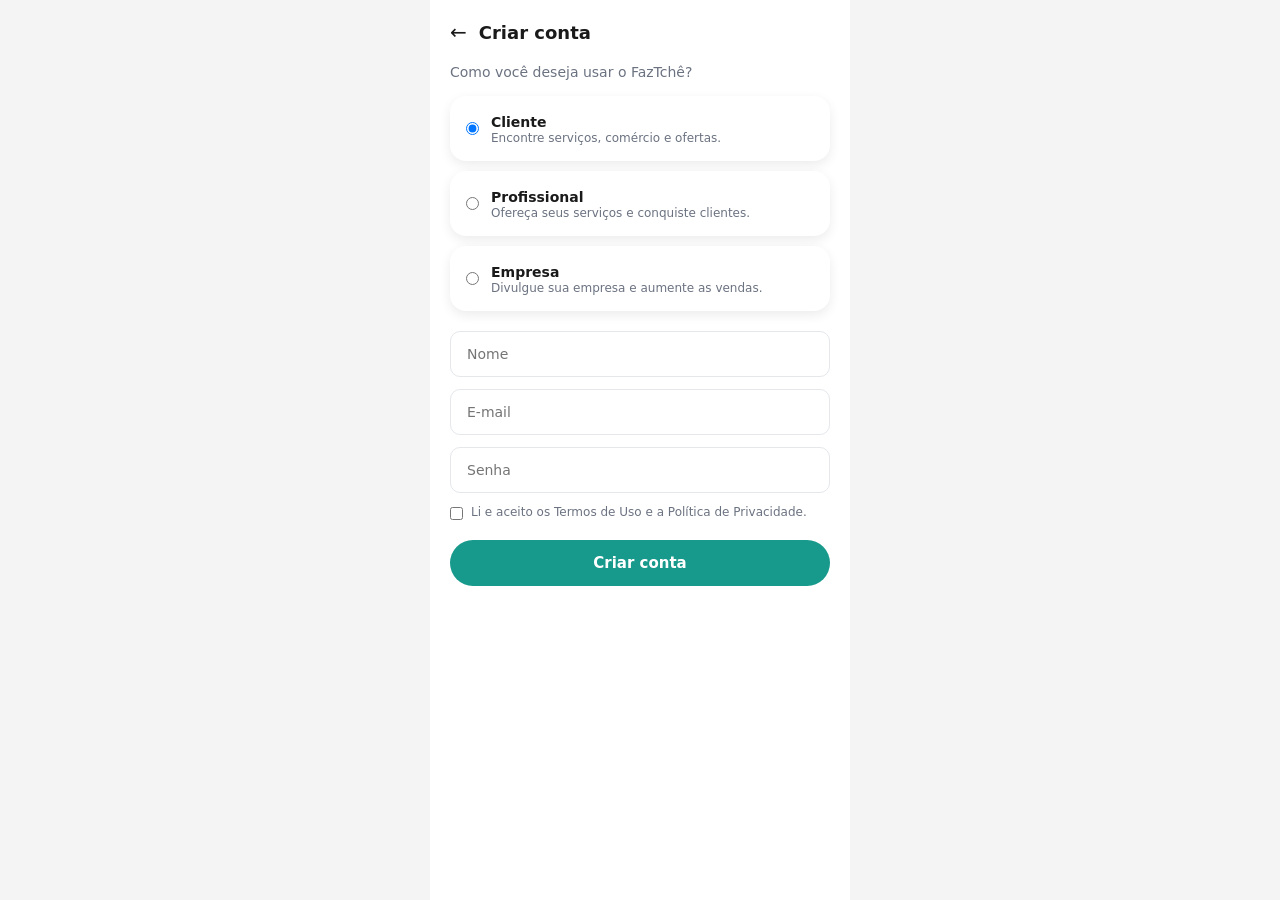
==== criar-conta.html @ b7996332 "Primeira versão do protótipo: boas-vindas e criar conta" ====
<!DOCTYPE html>
<html lang="pt-BR">
<head>
  <meta charset="UTF-8" />
  <meta name="viewport" content="width=device-width, initial-scale=1.0" />
  <title>FazTchê — Criar conta</title>
  <link rel="stylesheet" href="css/styles.css" />
</head>
<body>
  <div class="screen">

    <header style="display: flex; align-items: center; padding: 20px; gap: 12px;">
      <a href="index.html" style="text-decoration: none; color: var(--color-text); font-size: 20px;">←</a>
      <h1 style="font-size: 18px; font-weight: 600;">Criar conta</h1>
    </header>

    <main style="padding: 0 20px 20px; flex: 1;">
      <p style="color: var(--color-text-muted); margin-bottom: 16px; font-size: 14px;">
        Como você deseja usar o FazTchê?
      </p>

      <label class="card" style="display: flex; align-items: center; gap: 12px; margin-bottom: 10px; cursor: pointer;">
        <input type="radio" name="tipo-conta" value="cliente" checked />
        <div>
          <strong style="font-size: 14px;">Cliente</strong>
          <p style="font-size: 12px; color: var(--color-text-muted);">Encontre serviços, comércio e ofertas.</p>
        </div>
      </label>

      <label class="card" style="display: flex; align-items: center; gap: 12px; margin-bottom: 10px; cursor: pointer;">
        <input type="radio" name="tipo-conta" value="profissional" />
        <div>
          <strong style="font-size: 14px;">Profissional</strong>
          <p style="font-size: 12px; color: var(--color-text-muted);">Ofereça seus serviços e conquiste clientes.</p>
        </div>
      </label>

      <label class="card" style="display: flex; align-items: center; gap: 12px; margin-bottom: 20px; cursor: pointer;">
        <input type="radio" name="tipo-conta" value="empresa" />
        <div>
          <strong style="font-size: 14px;">Empresa</strong>
          <p style="font-size: 12px; color: var(--color-text-muted);">Divulgue sua empresa e aumente as vendas.</p>
        </div>
      </label>

      <form>
        <input class="field" type="text" placeholder="Nome" required />
        <input class="field" type="email" placeholder="E-mail" required />
        <input class="field" type="password" placeholder="Senha" required />

        <label style="display: flex; align-items: flex-start; gap: 8px; font-size: 12px; color: var(--color-text-muted); margin-bottom: 20px;">
          <input type="checkbox" required style="margin-top: 2px;" />
          Li e aceito os Termos de Uso e a Política de Privacidade.
        </label>

        <button type="submit" class="btn btn-primary">Criar conta</button>
      </form>
    </main>

  </div>
</body>
</html>
---- css/styles.css ----
/* ===== Reset básico ===== */
* {
  box-sizing: border-box;
  margin: 0;
  padding: 0;
}

/* ===== Fonte (Poppins via Google Fonts — troque se descobrir a fonte exata da marca) ===== */
@import url('https://fonts.googleapis.com/css2?family=Poppins:wght@400;500;600;700&display=swap');

/* ===== Design tokens ===== */
:root {
  --color-bg: #ffffff;
  --color-dark: #0e2a2e;
  --color-dark-2: #123a3d;
  --color-primary: #17998c;
  --color-primary-dark: #0f6e64;
  --color-accent: #f2994a;
  --color-text: #1a1a1a;
  --color-text-muted: #6b7280;
  --color-border: #e5e7eb;

  --radius-pill: 999px;
  --radius-card: 16px;
  --shadow-card: 0 4px 12px rgba(0, 0, 0, 0.08);

  --font-base: 'Poppins', system-ui, sans-serif;
  --max-width: 420px; /* simula a largura de um celular */
}

body {
  font-family: var(--font-base);
  color: var(--color-text);
  background: #f4f4f4;
  display: flex;
  justify-content: center;
}

/* "moldura" de celular centralizada na tela, como no mockup */
.screen {
  width: 100%;
  max-width: var(--max-width);
  min-height: 100vh;
  background: var(--color-bg);
  display: flex;
  flex-direction: column;
  position: relative;
}

/* ===== Botões ===== */
.btn {
  display: inline-flex;
  align-items: center;
  justify-content: center;
  width: 100%;
  padding: 14px 20px;
  border-radius: var(--radius-pill);
  font-family: var(--font-base);
  font-weight: 600;
  font-size: 15px;
  border: none;
  cursor: pointer;
  text-decoration: none;
  transition: opacity 0.2s;
}
.btn:hover { opacity: 0.9; }

.btn-primary {
  background: var(--color-primary);
  color: #ffffff;
}
.btn-dark {
  background: var(--color-dark);
  color: #ffffff;
}
.btn-outline {
  background: transparent;
  color: var(--color-text);
  border: 1.5px solid var(--color-border);
}
.btn-accent {
  background: var(--color-accent);
  color: #ffffff;
}

/* ===== Cards ===== */
.card {
  background: #ffffff;
  border-radius: var(--radius-card);
  box-shadow: var(--shadow-card);
  padding: 16px;
}

/* ===== Campos de formulário ===== */
.field {
  width: 100%;
  padding: 14px 16px;
  border: 1.5px solid var(--color-border);
  border-radius: 10px;
  font-family: var(--font-base);
  font-size: 14px;
  margin-bottom: 12px;
}
.field:focus {
  outline: none;
  border-color: var(--color-primary);
}

/* ===== Barra de navegação inferior ===== */
.bottom-nav {
  position: sticky;
  bottom: 0;
  display: flex;
  justify-content: space-around;
  align-items: center;
  background: #ffffff;
  border-top: 1px solid var(--color-border);
  padding: 10px 0;
}
.bottom-nav a {
  display: flex;
  flex-direction: column;
  align-items: center;
  gap: 4px;
  font-size: 11px;
  color: var(--color-text-muted);
  text-decoration: none;
}
.bottom-nav a.active {
  color: var(--color-accent);
  font-weight: 600;
}
.bottom-nav .fab {
  background: var(--color-accent);
  color: #ffffff;
  width: 44px;
  height: 44px;
  border-radius: 50%;
  display: flex;
  align-items: center;
  justify-content: center;
  font-size: 20px;
  margin-top: -20px;
}
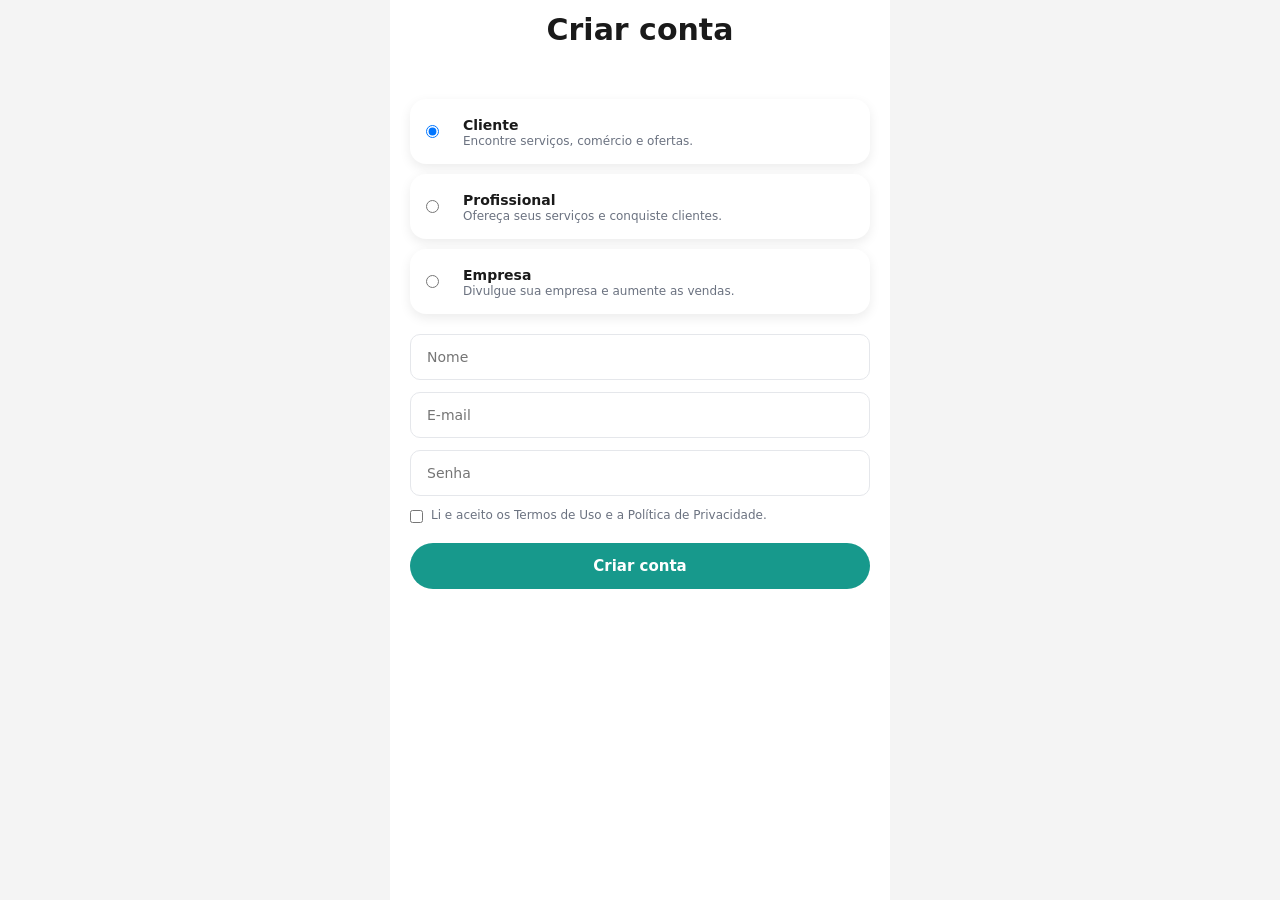
==== commit 3de107d0: "Refactor criar-conta.html structure and styles" ====
--- a/criar-conta.html
+++ b/criar-conta.html
@@ -6,57 +6,90 @@
   <title>FazTchê — Criar conta</title>
   <link rel="stylesheet" href="css/styles.css" />
 </head>
+
 <body>
+
   <div class="screen">
 
-    <header style="display: flex; align-items: center; padding: 20px; gap: 12px;">
-      <a href="index.html" style="text-decoration: none; color: var(--color-text); font-size: 20px;">←</a>
-      <h1 style="font-size: 18px; font-weight: 600;">Criar conta</h1>
+    <header class="account-header">
+      <a href="index.html" class="back-button"><img src="assets/seta.png" alt=""></a>
+      <h1>Criar conta</h1>
     </header>
 
-    <main style="padding: 0 20px 20px; flex: 1;">
-      <p style="color: var(--color-text-muted); margin-bottom: 16px; font-size: 14px;">
-        Como você deseja usar o FazTchê?
-      </p>
+    <main class="account-content">
 
-      <label class="card" style="display: flex; align-items: center; gap: 12px; margin-bottom: 10px; cursor: pointer;">
-        <input type="radio" name="tipo-conta" value="cliente" checked />
+<label class="card account-option">
+  <input type="radio" name="tipo-conta" value="cliente" checked />
+
+    <img src="assets/cliente.png" alt="" class="account-icon">
+
+    <div class="account-text">
+      <strong>Cliente</strong>
+      <p>Encontre serviços, comércio e ofertas.</p>
+    </div>
+  </label>
+
+      <label class="card account-option">
+        <input type="radio" name="tipo-conta" value="profissional" />
+
+          <img src="assets/icon_profissional.png" alt="" class="account-icon">
+
         <div>
-          <strong style="font-size: 14px;">Cliente</strong>
-          <p style="font-size: 12px; color: var(--color-text-muted);">Encontre serviços, comércio e ofertas.</p>
+          <strong>Profissional</strong>
+          <p>Ofereça seus serviços e conquiste clientes.</p>
         </div>
       </label>
 
-      <label class="card" style="display: flex; align-items: center; gap: 12px; margin-bottom: 10px; cursor: pointer;">
-        <input type="radio" name="tipo-conta" value="profissional" />
+      <label class="card account-option">
+        <input type="radio" name="tipo-conta" value="empresa" />
+
+        <img src="assets/empresa.png" alt="" class="account-icon">
+
         <div>
-          <strong style="font-size: 14px;">Profissional</strong>
-          <p style="font-size: 12px; color: var(--color-text-muted);">Ofereça seus serviços e conquiste clientes.</p>
+          <strong>Empresa</strong>
+          <p>Divulgue sua empresa e aumente as vendas.</p>
         </div>
       </label>
 
-      <label class="card" style="display: flex; align-items: center; gap: 12px; margin-bottom: 20px; cursor: pointer;">
-        <input type="radio" name="tipo-conta" value="empresa" />
-        <div>
-          <strong style="font-size: 14px;">Empresa</strong>
-          <p style="font-size: 12px; color: var(--color-text-muted);">Divulgue sua empresa e aumente as vendas.</p>
-        </div>
-      </label>
+      <form class="account-form">
 
-      <form>
-        <input class="field" type="text" placeholder="Nome" required />
-        <input class="field" type="email" placeholder="E-mail" required />
-        <input class="field" type="password" placeholder="Senha" required />
+        <input
+          class="field"
+          type="text"
+          placeholder="Nome"
+          required
+        />
 
-        <label style="display: flex; align-items: flex-start; gap: 8px; font-size: 12px; color: var(--color-text-muted); margin-bottom: 20px;">
-          <input type="checkbox" required style="margin-top: 2px;" />
-          Li e aceito os Termos de Uso e a Política de Privacidade.
+        <input
+          class="field"
+          type="email"
+          placeholder="E-mail"
+          required
+        />
+
+        <input
+          class="field"
+          type="password"
+          placeholder="Senha"
+          required
+        />
+
+        <label class="terms">
+          <input type="checkbox" required />
+          <span>
+            Li e aceito os Termos de Uso e a Política de Privacidade.
+          </span>
         </label>
 
-        <button type="submit" class="btn btn-primary">Criar conta</button>
+        <button type="submit" class="btn btn-primary">
+          Criar conta
+        </button>
+
       </form>
+
     </main>
 
   </div>
+
 </body>
-</html>+</html>
--- a/css/styles.css
+++ b/css/styles.css
@@ -11,7 +11,7 @@
 /* ===== Design tokens ===== */
 :root {
   --color-bg: #ffffff;
-  --color-dark: #0e2a2e;
+  --color-dark: #0e2a2e;  
   --color-dark-2: #123a3d;
   --color-primary: #17998c;
   --color-primary-dark: #0f6e64;
@@ -25,7 +25,7 @@
   --shadow-card: 0 4px 12px rgba(0, 0, 0, 0.08);
 
   --font-base: 'Poppins', system-ui, sans-serif;
-  --max-width: 420px; /* simula a largura de um celular */
+  --max-width: 500px; /* simula a largura de um celular */
 }
 
 body {
@@ -40,11 +40,12 @@
 .screen {
   width: 100%;
   max-width: var(--max-width);
-  min-height: 100vh;
+  min-height: 100dvh; /* Garante ajuste perfeito em navegadores mobile */
   background: var(--color-bg);
   display: flex;
   flex-direction: column;
   position: relative;
+  overflow: hidden; /* Evita vazamentos de rolagem */
 }
 
 /* ===== Botões ===== */
@@ -141,4 +142,144 @@
   justify-content: center;
   font-size: 20px;
   margin-top: -20px;
-}+}
+
+/* ===== Tela inicial ===== */
+
+.welcome-screen {
+  background-image: url("../assets/background_teste.png");
+  background-size: cover;
+  background-position: center;
+  background-repeat: no-repeat;
+  color: #fff;
+  display: flex;
+  flex-direction: column;
+  justify-content: space-between;
+  min-height: 100dvh;
+}
+
+.welcome-header {
+  padding: clamp(20px, 8vh, 40px) 24px 0;
+  text-align: center;
+}
+
+.welcome-header p {
+  margin-top: 10px;
+  /* Reduz de 50px fixos para um tamanho que se adapta à tela */
+  font-size: clamp(24px, 6vw, 36px); 
+  color: white;
+  font-weight: 700;
+  line-height: 1.2;
+}
+
+.welcome-header img {
+  /* Controla o logo para não empurrar os botões */
+  max-width: 180px;
+  width: 50%;
+  height: auto;
+  margin-top: 15px;
+}
+
+.welcome-actions {
+  padding: 20px 24px clamp(24px, 5vh, 40px);
+  margin-bottom: 0; /* Removido a margin-bottom excessiva */
+}
+
+.welcome-actions .btn-primary {
+  margin-bottom: 12px;
+}
+
+.btn-light {
+  border-color: rgba(255, 255, 255, 0.25);
+  color: #fff;
+}
+
+/* =========================================
+   CRIAR CONTA
+========================================= */
+
+.account-header {
+  position: relative; /* Define a referência para o botão absoluto */
+  display: flex;
+  align-items: center;
+  justify-content: center; /* Centraliza o h1 horizontalmente */
+  width: 100%;
+  padding: 12px 0;
+  margin-bottom: 40px;
+}
+
+.back-button {
+  text-decoration: none;
+  color: var(--color-text);
+  font-size: 20px;
+}
+
+.account-header .back-button {
+  position: absolute;
+  left: 16px; /* Distância da borda esquerda */
+  top: 50%;
+  transform: translateY(-50%); /* Centraliza a seta verticalmente */
+  display: flex;
+  align-items: center;
+}
+
+.account-header h1 {
+  font-size: 30px;
+  font-weight: 600;
+  text-align: center;
+  margin: 0;
+}
+
+.account-header img{
+  width: 20px;
+  margin-top:10px;
+}
+
+.account-content {
+  padding: 0 20px 20px;
+  flex: 1;
+}
+
+.account-subtitle {
+  color: var(--color-text-muted);
+  margin-bottom: 16px;
+  font-size: 14px;
+}
+
+.account-option {
+  display: flex;
+  align-items: center;
+  gap: 12px;
+  margin-bottom: 10px;
+  cursor: pointer;
+}
+
+.account-option strong {
+  font-size: 14px;
+}
+
+.account-option p {
+  font-size: 12px;
+  color: var(--color-text-muted);
+}
+
+.account-option:last-of-type {
+  margin-bottom: 20px;
+}
+
+.account-form {
+  width: 100%;
+}
+
+.terms {
+  display: flex;
+  align-items: flex-start;
+  gap: 8px;
+  font-size: 12px;
+  color: var(--color-text-muted);
+  margin-bottom: 20px;
+}
+
+.terms input {
+  margin-top: 2px;
+}
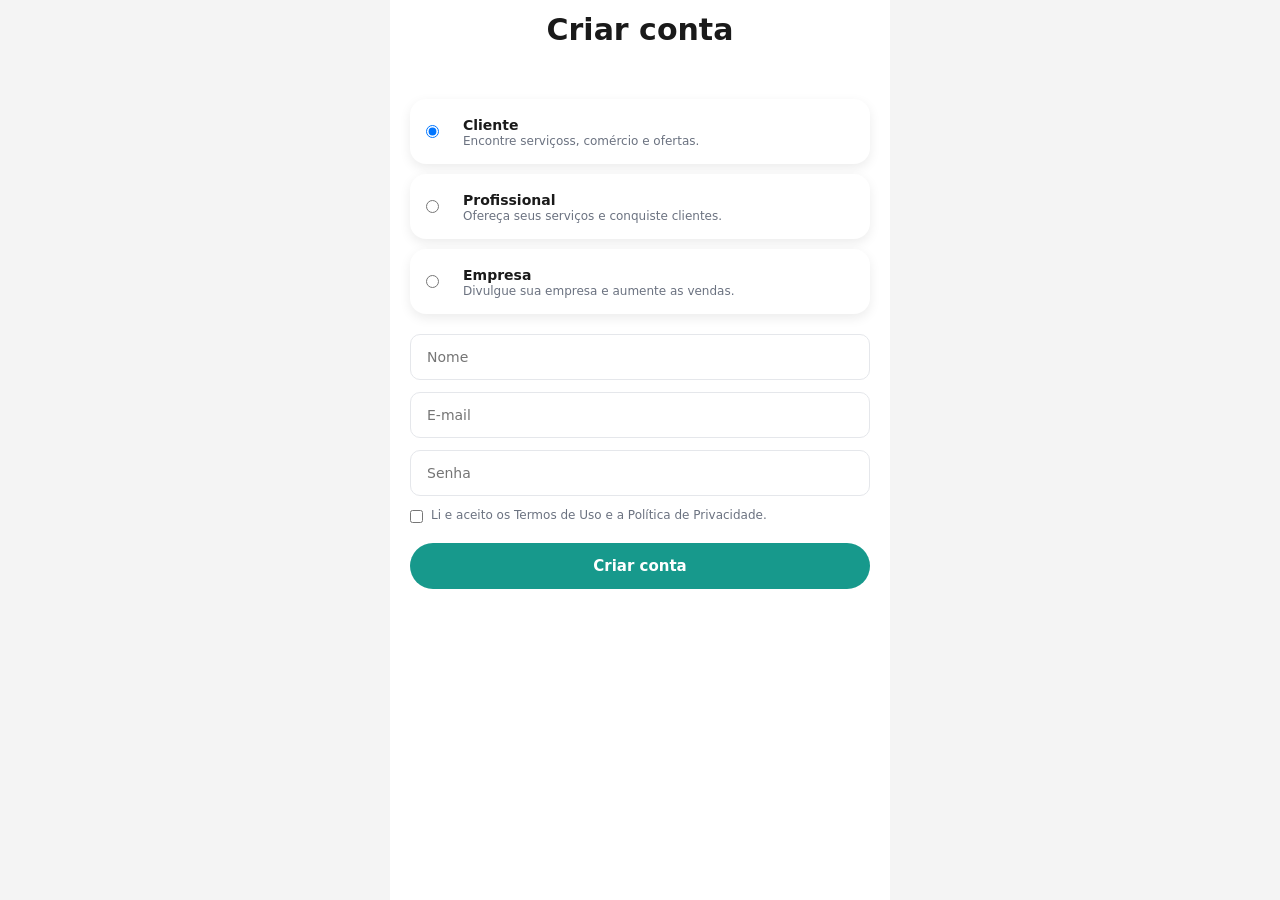
==== commit f0ddee97: "Update criar-conta.html" ====
--- a/criar-conta.html
+++ b/criar-conta.html
@@ -25,7 +25,7 @@
 
     <div class="account-text">
       <strong>Cliente</strong>
-      <p>Encontre serviços, comércio e ofertas.</p>
+      <p>Encontre serviçoss, comércio e ofertas.</p>
     </div>
   </label>
 
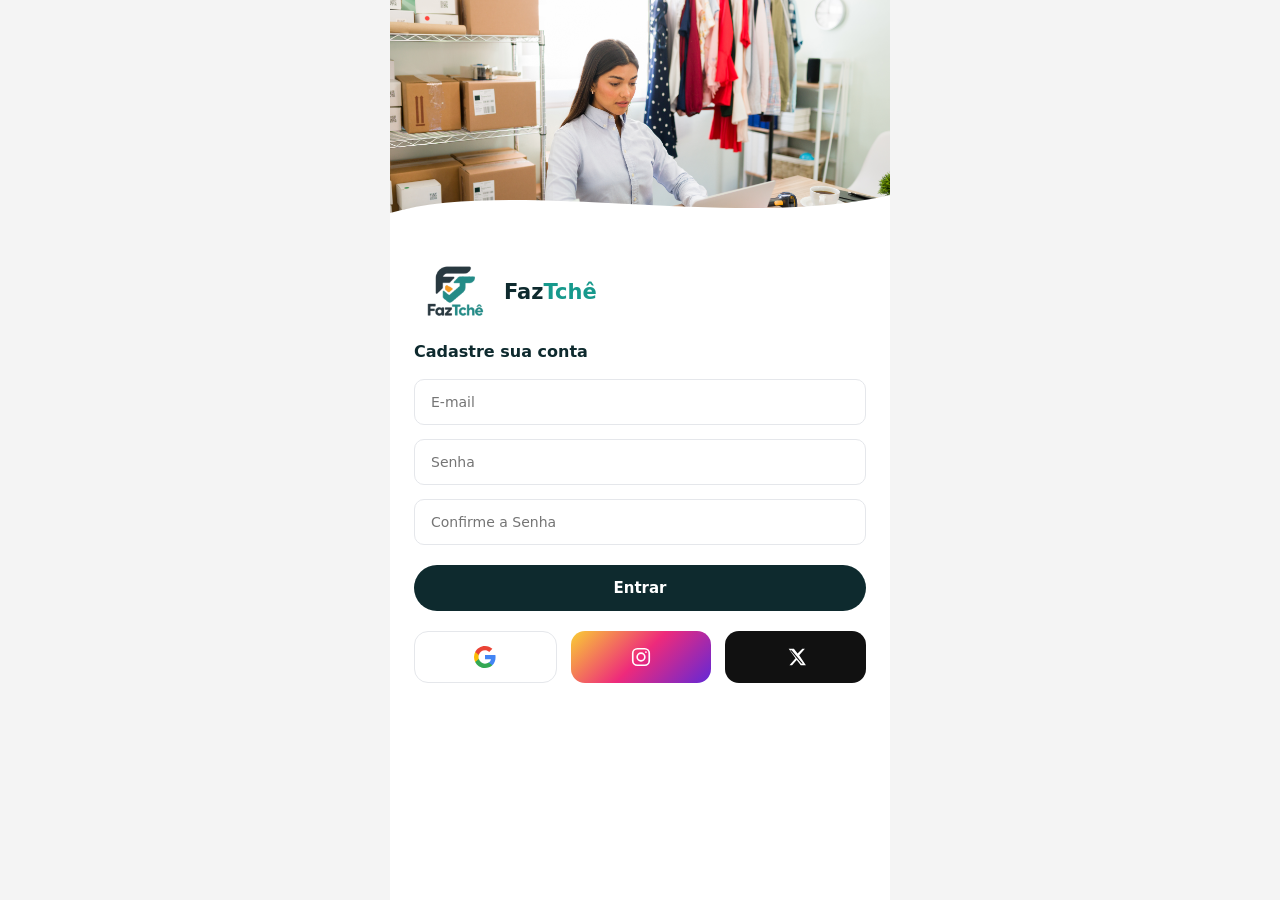
==== commit e9ee972b: "criar contra remodelado" ====
--- a/criar-conta.html
+++ b/criar-conta.html
@@ -1,95 +1,79 @@
 <!DOCTYPE html>
 <html lang="pt-BR">
 <head>
-  <meta charset="UTF-8" />
-  <meta name="viewport" content="width=device-width, initial-scale=1.0" />
-  <title>FazTchê — Criar conta</title>
-  <link rel="stylesheet" href="css/styles.css" />
+<meta charset="UTF-8">
+<meta name="viewport" content="width=device-width, initial-scale=1.0">
+<link rel="stylesheet" href="style.css">
+<title>FazTchê - Cadastro</title>
 </head>
+<body>
 
+<!DOCTYPE html>
+<html lang="pt-BR">
+<head>
+<meta charset="UTF-8">
+<meta name="viewport" content="width=device-width, initial-scale=1.0">
+<link rel="stylesheet" href="css/styles.css">
+<title>FazTchê - Cadastro</title>
+</head>
 <body>
 
   <div class="screen">
+    <div class="signup-photo">
+      <svg class="curve" viewBox="0 0 500 56" preserveAspectRatio="none">
+        <path d="M0,56 L0,28 C120,-8 350,46 500,10 L500,56 Z" fill="#ffffff"></path>
+      </svg>
+    </div>
 
-    <header class="account-header">
-      <a href="index.html" class="back-button"><img src="assets/seta.png" alt=""></a>
-      <h1>Criar conta</h1>
-    </header>
+    <div class="signup-content">
 
-    <main class="account-content">
+      <div class="signup-logo">
+        <img src="assets/logo.png" alt="">
+        <span>Faz<strong>Tchê</strong></span>
+      </div>
 
-<label class="card account-option">
-  <input type="radio" name="tipo-conta" value="cliente" checked />
-
-    <img src="assets/cliente.png" alt="" class="account-icon">
-
-    <div class="account-text">
-      <strong>Cliente</strong>
-      <p>Encontre serviçoss, comércio e ofertas.</p>
-    </div>
-  </label>
-
-      <label class="card account-option">
-        <input type="radio" name="tipo-conta" value="profissional" />
-
-          <img src="assets/icon_profissional.png" alt="" class="account-icon">
-
-        <div>
-          <strong>Profissional</strong>
-          <p>Ofereça seus serviços e conquiste clientes.</p>
-        </div>
-      </label>
-
-      <label class="card account-option">
-        <input type="radio" name="tipo-conta" value="empresa" />
-
-        <img src="assets/empresa.png" alt="" class="account-icon">
-
-        <div>
-          <strong>Empresa</strong>
-          <p>Divulgue sua empresa e aumente as vendas.</p>
-        </div>
-      </label>
+      <p class="account-subtitle">Cadastre sua conta</p>
 
       <form class="account-form">
+        <input class="field" type="email" name="email" placeholder="E-mail" required>
+        <input class="field" type="password" name="senha" placeholder="Senha" required>
+        <input class="field" type="password" name="confirmar_senha" placeholder="Confirme a Senha" required>
 
-        <input
-          class="field"
-          type="text"
-          placeholder="Nome"
-          required
-        />
+        <button class="btn btn-dark" type="submit">Entrar</button>
+      </form>
 
-        <input
-          class="field"
-          type="email"
-          placeholder="E-mail"
-          required
-        />
-
-        <input
-          class="field"
-          type="password"
-          placeholder="Senha"
-          required
-        />
-
-        <label class="terms">
-          <input type="checkbox" required />
-          <span>
-            Li e aceito os Termos de Uso e a Política de Privacidade.
-          </span>
-        </label>
-
-        <button type="submit" class="btn btn-primary">
-          Criar conta
+      <div class="social-login">
+        <button type="button" class="social-btn google" aria-label="Entrar com Google">
+          <svg viewBox="0 0 24 24">
+            <path fill="#4285F4" d="M23.52 12.27c0-.85-.08-1.66-.22-2.45H12v4.64h6.47c-.28 1.5-1.13 2.77-2.4 3.62v3h3.88c2.27-2.09 3.57-5.17 3.57-8.81z"/>
+            <path fill="#34A853" d="M12 24c3.24 0 5.96-1.07 7.95-2.92l-3.88-3c-1.08.72-2.45 1.15-4.07 1.15-3.13 0-5.78-2.11-6.73-4.95H1.27v3.1C3.25 21.3 7.31 24 12 24z"/>
+            <path fill="#FBBC05" d="M5.27 14.28A7.2 7.2 0 0 1 4.9 12c0-.79.14-1.56.37-2.28v-3.1H1.27A11.98 11.98 0 0 0 0 12c0 1.94.46 3.77 1.27 5.38l4-3.1z"/>
+            <path fill="#EA4335" d="M12 4.77c1.77 0 3.35.61 4.6 1.8l3.44-3.44C17.95 1.19 15.24 0 12 0 7.31 0 3.25 2.7 1.27 6.62l4 3.1C6.22 6.88 8.87 4.77 12 4.77z"/>
+          </svg>
         </button>
 
-      </form>
+        <button type="button" class="social-btn instagram" aria-label="Entrar com Instagram">
+          <svg viewBox="0 0 24 24" fill="none" stroke="#fff" stroke-width="1.8">
+            <rect x="3" y="3" width="18" height="18" rx="5"/>
+            <circle cx="12" cy="12" r="4.2"/>
+            <circle cx="17.4" cy="6.6" r="1" fill="#fff" stroke="none"/>
+          </svg>
+        </button>
 
-    </main>
+        <button type="button" class="social-btn x" aria-label="Entrar com X">
+          <svg viewBox="0 0 24 24" fill="#fff">
+            <path d="M18.9 3H21.7l-6.2 7.1L22.8 21h-5.6l-4.4-5.8L7.7 21H4.9l6.6-7.6L4 3h5.7l4 5.3L18.9 3Zm-1 16.2h1.5L7.2 4.7H5.6l12.3 14.5Z"/>
+          </svg>
+        </button>
+      </div>
+
+    </div>
 
   </div>
 
 </body>
 </html>
+
+
+</body>
+</html>
--- a/css/styles.css
+++ b/css/styles.css
@@ -11,7 +11,7 @@
 /* ===== Design tokens ===== */
 :root {
   --color-bg: #ffffff;
-  --color-dark: #0e2a2e;  
+  --color-dark: #0e2a2e;
   --color-dark-2: #123a3d;
   --color-primary: #17998c;
   --color-primary-dark: #0f6e64;
@@ -166,7 +166,7 @@
 .welcome-header p {
   margin-top: 10px;
   /* Reduz de 50px fixos para um tamanho que se adapta à tela */
-  font-size: clamp(24px, 6vw, 36px); 
+  font-size: clamp(24px, 6vw, 36px);
   color: white;
   font-weight: 700;
   line-height: 1.2;
@@ -205,7 +205,6 @@
   justify-content: center; /* Centraliza o h1 horizontalmente */
   width: 100%;
   padding: 12px 0;
-  margin-bottom: 40px;
 }
 
 .back-button {
@@ -283,3 +282,116 @@
 .terms input {
   margin-top: 2px;
 }
+
+/* =========================================
+   CADASTRO (Página 3 do mockup) — novo
+   Reaproveita os tokens e classes acima
+   (.screen, .field, .btn, .account-content).
+   Só foi necessário acrescentar o cabeçalho
+   com foto/curva e a linha de login social.
+========================================= */
+
+.signup-photo {
+  position: relative;
+  height: 240px;
+  flex-shrink: 0;
+  background-image: url("../assets/imagem_criarconta.jpg");
+  background-size: cover;
+  background-position: center;
+  background-repeat: no-repeat;
+}
+
+/* curva branca que separa a foto do restante da tela */
+.signup-photo .curve {
+  position: absolute;
+  left: 0;
+  right: 0;
+  bottom: -1px;
+  width: 100%;
+  height: 56px;
+  display: block;
+}
+
+.signup-content {
+  padding: 8px 24px 24px;
+  flex: 1;
+  display: flex;
+  flex-direction: column;
+}
+
+.signup-logo {
+  display: flex;
+  align-items: center;
+  gap: 10px;
+  margin: 4px 0 10px;
+}
+
+.signup-logo img,
+.signup-logo svg {
+  width: 80px;
+  flex-shrink: 0;
+}
+
+.signup-logo span {
+  font-size: 21px;
+  font-weight: 700;
+  color: var(--color-dark);
+}
+
+.signup-logo span strong {
+  color: var(--color-primary);
+  font-weight: 700;
+}
+
+.signup-content .account-subtitle {
+  font-size: 16px;
+  font-weight: 600;
+  color: var(--color-dark);
+  margin-bottom: 18px;
+}
+
+.signup-content .field {
+  margin-bottom: 14px;
+}
+
+.signup-content .btn {
+  margin-top: 6px;
+}
+
+.social-login {
+  display: flex;
+  gap: 14px;
+  margin-top: 20px;
+}
+
+.social-btn {
+  flex: 1;
+  height: 52px;
+  border-radius: 14px;
+  border: 1.5px solid var(--color-border);
+  background: #ffffff;
+  display: flex;
+  align-items: center;
+  justify-content: center;
+  cursor: pointer;
+  transition: filter 0.2s;
+}
+
+.social-btn:hover {
+  filter: brightness(0.97);
+}
+
+.social-btn svg {
+  width: 22px;
+  height: 22px;
+}
+
+.social-btn.instagram {
+  background: linear-gradient(135deg, #f9ce34 0%, #ee2a7b 50%, #6228d7 100%);
+  border: none;
+}
+
+.social-btn.x {
+  background: #111111;
+  border: none;
+}
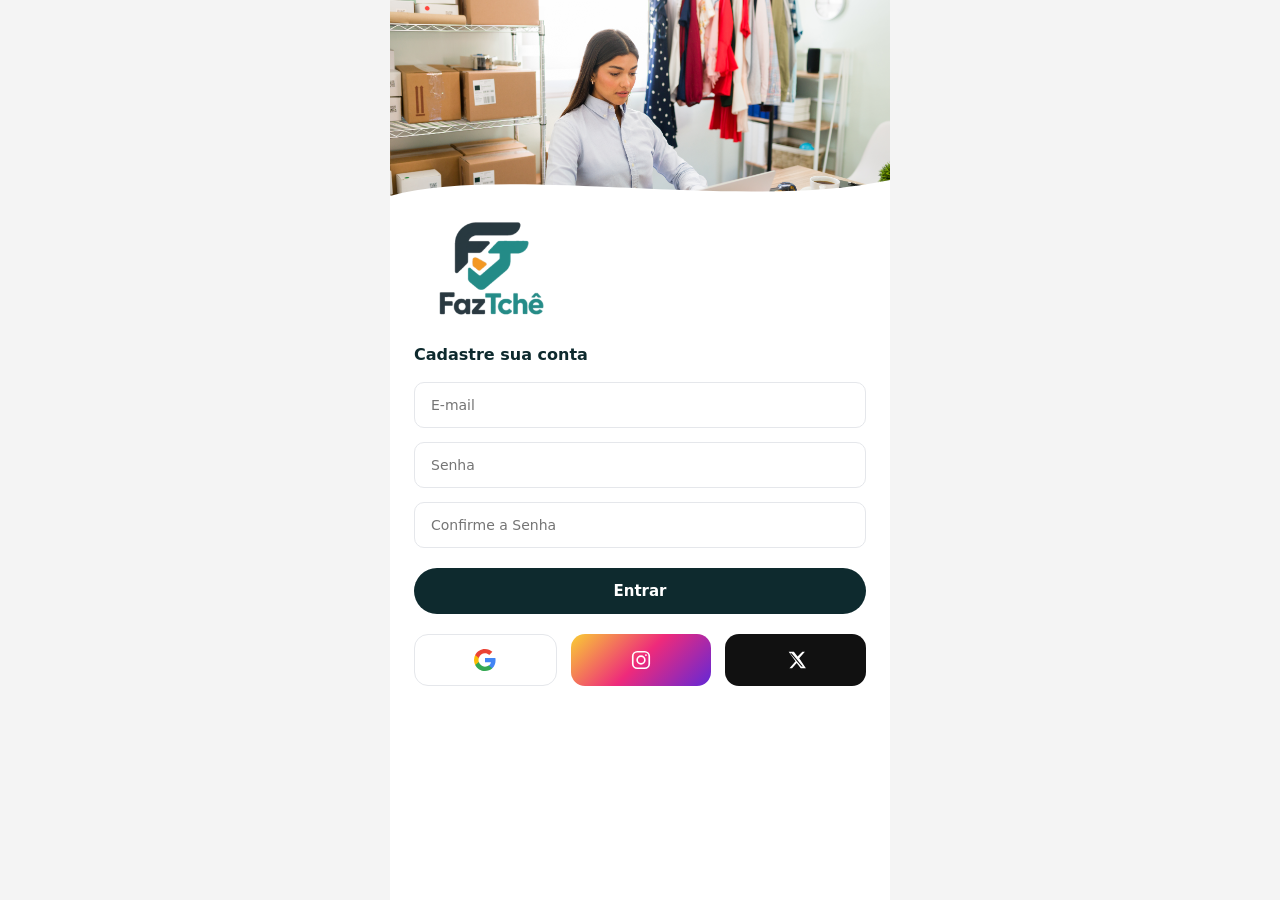
==== commit 00893599: "alteração de logo teste fisico" ====
--- a/criar-conta.html
+++ b/criar-conta.html
@@ -29,7 +29,6 @@
 
       <div class="signup-logo">
         <img src="assets/logo.png" alt="">
-        <span>Faz<strong>Tchê</strong></span>
       </div>
 
       <p class="account-subtitle">Cadastre sua conta</p>
--- a/css/styles.css
+++ b/css/styles.css
@@ -293,7 +293,7 @@
 
 .signup-photo {
   position: relative;
-  height: 240px;
+  height: 220px;
   flex-shrink: 0;
   background-image: url("../assets/imagem_criarconta.jpg");
   background-size: cover;
@@ -308,12 +308,13 @@
   right: 0;
   bottom: -1px;
   width: 100%;
-  height: 56px;
+  height: 50px;
   display: block;
 }
 
 .signup-content {
-  padding: 8px 24px 24px;
+  /* Zera o padding superior para encostar a área de conteúdo na curva */
+  padding: 0 24px 24px; 
   flex: 1;
   display: flex;
   flex-direction: column;
@@ -322,13 +323,13 @@
 .signup-logo {
   display: flex;
   align-items: center;
-  gap: 10px;
-  margin: 4px 0 10px;
+  gap: 5px;
+  margin-top: -25px; 
 }
 
 .signup-logo img,
 .signup-logo svg {
-  width: 80px;
+  width: 150px;
   flex-shrink: 0;
 }
 
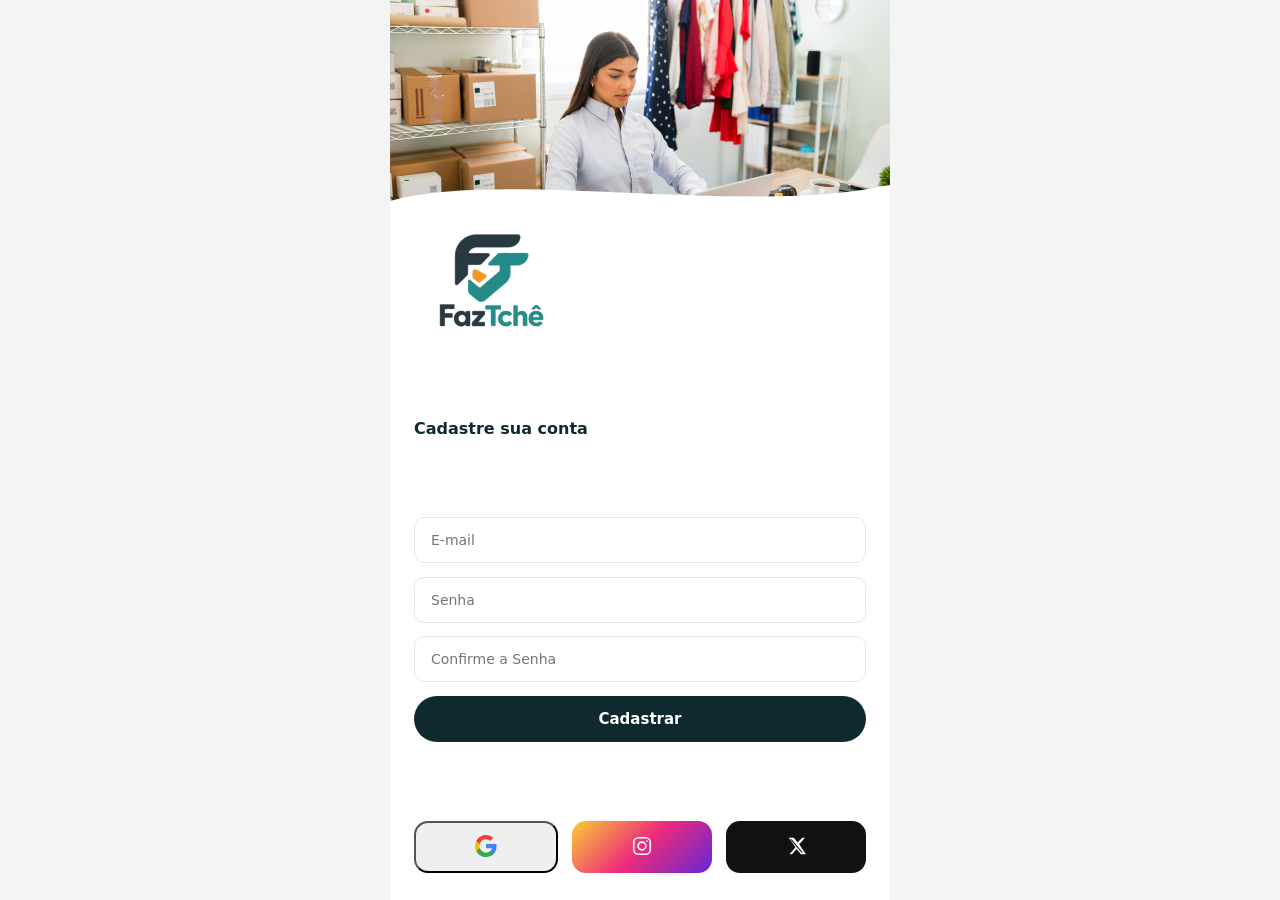
==== commit 8f9e51bb: "basic" ====
--- a/criar-conta.html
+++ b/criar-conta.html
@@ -38,7 +38,7 @@
         <input class="field" type="password" name="senha" placeholder="Senha" required>
         <input class="field" type="password" name="confirmar_senha" placeholder="Confirme a Senha" required>
 
-        <button class="btn btn-dark" type="submit">Entrar</button>
+        <a href="inicio.html"><button class="btn btn-dark" type="submit">Cadastrar</button></a>
       </form>
 
       <div class="social-login">
--- a/css/styles.css
+++ b/css/styles.css
@@ -293,7 +293,8 @@
 
 .signup-photo {
   position: relative;
-  height: 220px;
+  /* Em vez de 220px fixos, usa uma porcentagem da altura da tela */
+  height: clamp(160px, 25vh, 240px);
   flex-shrink: 0;
   background-image: url("../assets/imagem_criarconta.jpg");
   background-size: cover;
@@ -313,23 +314,26 @@
 }
 
 .signup-content {
-  /* Zera o padding superior para encostar a área de conteúdo na curva */
-  padding: 0 24px 24px; 
+  padding: 0 24px clamp(16px, 3vh, 32px);
   flex: 1;
   display: flex;
   flex-direction: column;
+  /* Distribui o conteúdo uniformemente se a tela for maior */
+  justify-content: space-between; 
 }
 
 .signup-logo {
   display: flex;
   align-items: center;
   gap: 5px;
-  margin-top: -25px; 
+  /* Puxa o logo para cima proporcionalmente */
+  margin-top: calc(-0.8 * clamp(15px, 2.5vh, 25px)); 
 }
 
 .signup-logo img,
 .signup-logo svg {
-  width: 150px;
+  /* O logo reduz em telas menores para não empurrar o resto */
+  width: clamp(110px, 25vw, 150px);
   flex-shrink: 0;
 }
 
@@ -352,30 +356,24 @@
 }
 
 .signup-content .field {
-  margin-bottom: 14px;
+  padding: clamp(10px, 1.8vh, 14px) 16px;
+  margin-bottom: clamp(8px, 1.5vh, 14px);
 }
 
 .signup-content .btn {
-  margin-top: 6px;
+  padding: clamp(10px, 1.8vh, 14px) 20px;
 }
 
 .social-login {
   display: flex;
   gap: 14px;
-  margin-top: 20px;
+  margin-top: clamp(10px, 2vh, 20px);
 }
 
 .social-btn {
   flex: 1;
-  height: 52px;
+  height: clamp(42px, 6vh, 52px);
   border-radius: 14px;
-  border: 1.5px solid var(--color-border);
-  background: #ffffff;
-  display: flex;
-  align-items: center;
-  justify-content: center;
-  cursor: pointer;
-  transition: filter 0.2s;
 }
 
 .social-btn:hover {
